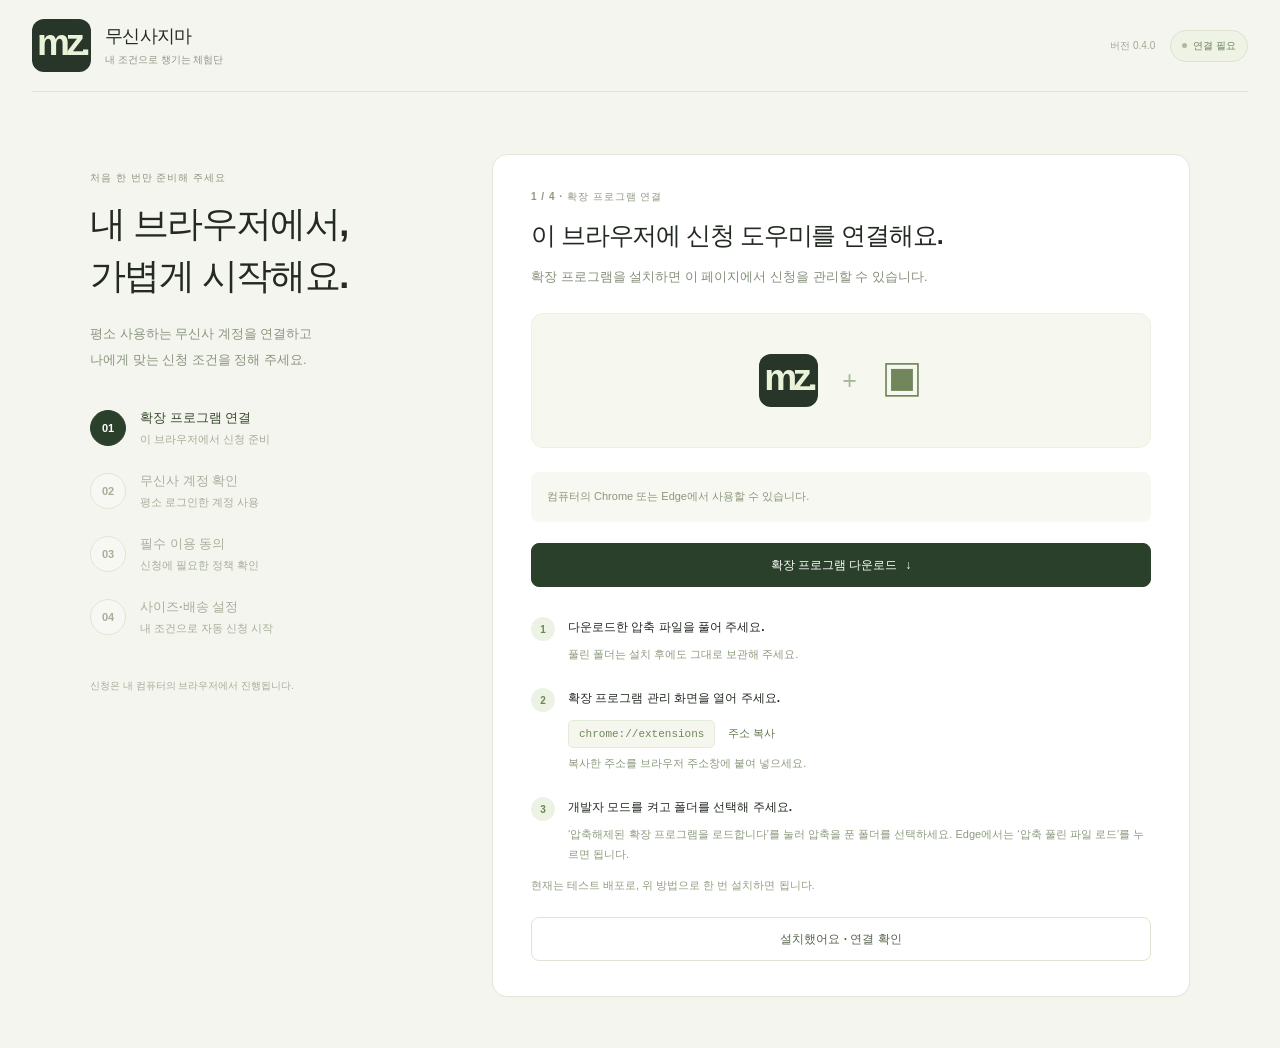
==== index.html @ b336109e "Publish browser extension pilot 0.4.0" ====
<!doctype html>
<html lang="ko">
<head>
  <meta charset="utf-8">
  <meta name="viewport" content="width=device-width, initial-scale=1">
  <meta name="theme-color" content="#f5f5f0">
  <title>무신사지마 · 내 조건으로 챙기는 체험단</title>
  <link rel="stylesheet" href="./style.css">
  <script src="./app.js" defer></script>
</head>
<body>
  <header class="topbar">
    <a class="brand" href="./" aria-label="무신사지마 홈"><span class="brand-mark">mz.</span><span>무신사지마<small>내 조건으로 챙기는 체험단</small></span></a>
    <div class="header-meta"><span id="app-version">버전 0.4.0</span><span id="extension-state" class="connection-pill"><span class="dot"></span><span id="extension-state-text">연결 확인 중</span></span></div>
  </header>
  <div id="error-banner" class="error-banner" role="alert" hidden></div>
  <main id="setup-layout" class="setup-layout">
    <aside class="setup-intro">
      <span class="eyebrow">처음 한 번만 준비해 주세요</span><h1>내 브라우저에서,<br>가볍게 시작해요.</h1>
      <p>평소 사용하는 무신사 계정을 연결하고<br>나에게 맞는 신청 조건을 정해 주세요.</p>
      <ol class="setup-progress" aria-label="시작 준비 단계">
        <li data-progress="install"><span>01</span><div><strong>확장 프로그램 연결</strong><small>이 브라우저에서 신청 준비</small></div></li>
        <li data-progress="connect"><span>02</span><div><strong>무신사 계정 확인</strong><small>평소 로그인한 계정 사용</small></div></li>
        <li data-progress="consent"><span>03</span><div><strong>필수 이용 동의</strong><small>신청에 필요한 정책 확인</small></div></li>
        <li data-progress="preferences"><span>04</span><div><strong>사이즈·배송 설정</strong><small>내 조건으로 자동 신청 시작</small></div></li>
      </ol>
      <p class="local-note">신청은 내 컴퓨터의 브라우저에서 진행됩니다.</p>
    </aside>
    <section class="setup-card card" aria-labelledby="setup-title">
      <p id="setup-step-label" class="eyebrow">연결 확인 중</p>
      <h2 id="setup-title" tabindex="-1">시작 준비를 확인하고 있습니다.</h2>
      <p id="setup-description" class="description">잠시만 기다려 주세요.</p>
      <section id="install-screen" class="setup-screen" hidden>
        <div class="install-visual" aria-hidden="true"><span class="brand-mark">mz.</span><span>+</span><span class="browser-symbol">▣</span></div>
        <p id="browser-help" class="notice">컴퓨터의 Chrome 또는 Edge에서 사용할 수 있습니다.</p>
        <a id="extension-download" class="button primary full" href="./Musinsazima-Extension-0.4.0.zip" download>확장 프로그램 다운로드 <span aria-hidden="true">↓</span></a>
        <ol class="install-steps">
          <li><span>1</span><div><strong>다운로드한 압축 파일을 풀어 주세요.</strong><p>풀린 폴더는 설치 후에도 그대로 보관해 주세요.</p></div></li>
          <li><span>2</span><div><strong>확장 프로그램 관리 화면을 열어 주세요.</strong><div class="browser-address"><code id="extensions-address">chrome://extensions</code><button id="copy-extensions-address" class="text-button" type="button">주소 복사</button></div><p>복사한 주소를 브라우저 주소창에 붙여 넣으세요.</p></div></li>
          <li><span>3</span><div><strong>개발자 모드를 켜고 폴더를 선택해 주세요.</strong><p>‘압축해제된 확장 프로그램을 로드합니다’를 눌러 압축을 푼 폴더를 선택하세요. Edge에서는 ‘압축 풀린 파일 로드’를 누르면 됩니다.</p></div></li>
        </ol>
        <p class="field-help">현재는 테스트 배포로, 위 방법으로 한 번 설치하면 됩니다.</p>
        <button id="detect-extension" class="button secondary full" type="button">설치했어요 · 연결 확인</button>
      </section>
      <section id="connect-screen" class="setup-screen" hidden>
        <div class="account-visual" aria-hidden="true"><span class="brand-mark">mz.</span><span>↔</span><strong>MUSINSA</strong></div>
        <p class="explanation">이 브라우저에서 평소 사용하는 무신사 계정으로 연결합니다. 무신사 탭이 열리면 로그인 상태를 확인해 주세요.</p>
        <p class="notice">무신사 계정에 신청에 사용할 배송지가 등록되어 있어야 합니다.</p>
        <p id="connect-help" class="field-help" role="status"></p>
        <button id="connect-musinsa" class="button primary full" type="button">무신사 계정 연결 확인 <span aria-hidden="true">↗</span></button>
      </section>
      <form id="consent-screen" class="setup-screen" hidden>
        <ul id="setup-policies" class="policy-links" aria-label="자동 신청 필수 정책"></ul>
        <p class="explanation">체험단 신청 시 개인정보 수집·이용, 브랜드에 정보 제공, 당첨자 페널티, 당첨 시 청구 없는 0원 주문 생성에 동의합니다.</p>
        <p class="notice">브랜드 제공 항목에는 이름·연락처·주소와 제세공과금 처리용 주민등록번호가 포함될 수 있습니다. 추가 신분·세금 절차는 자동으로 진행하지 않습니다.</p>
        <label class="consent-label"><input id="setup-consent" type="checkbox" required><span>위 정책을 확인했고, 필수 동의 항목을 자동으로 체크해 신청하는 데 동의합니다.</span></label>
        <p class="field-help">다음 화면에서 내 조건을 저장해야 자동 신청이 켜집니다. 이용 중 동의를 끄면 자동 신청도 중지됩니다.</p>
        <div class="form-actions"><button id="consent-next" class="button primary" type="submit" disabled>동의하고 다음</button></div>
      </form>
      <form id="preferences-screen" class="setup-screen" novalidate hidden>
        <fieldset><legend>나의 사이즈</legend><p class="field-help">쉼표로 구분해 원하는 순서대로 적어 주세요. 예: 28, 30, M</p><div class="fields-grid">
          <div><label for="pref-shoes">신발</label><input id="pref-shoes" type="text" required maxlength="128" autocomplete="off" placeholder="예: 230, 235"></div>
          <div><label for="pref-clothing">상의·기타 의류</label><input id="pref-clothing" type="text" required maxlength="128" autocomplete="off" placeholder="예: M, L"></div>
          <div><label for="pref-women-bottoms">여성·공용 하의</label><input id="pref-women-bottoms" type="text" required maxlength="128" autocomplete="off" placeholder="예: 28, 30, M"></div>
          <div><label for="pref-men-bottoms">남성 하의</label><input id="pref-men-bottoms" type="text" required maxlength="128" autocomplete="off" placeholder="예: L"></div>
        </div><label class="checkbox-label"><input id="pref-free" type="checkbox"><span>FREE / ONE SIZE만 있는 의류도 신청</span></label></fieldset>
        <fieldset><legend>배송 요청사항</legend><label for="pref-delivery" class="sr-only">배송 요청사항</label><select id="pref-delivery" required><option value="" disabled>배송 요청사항을 선택해 주세요</option><option value="문 앞에 놔주세요">문 앞에 놔주세요</option><option value="경비실에 맡겨주세요">경비실에 맡겨주세요</option><option value="택배함에 넣어주세요">택배함에 넣어주세요</option><option value="배송 전 연락 주세요">배송 전 연락 주세요</option></select></fieldset>
        <fieldset><legend>신청할 카테고리</legend><div class="category-options"><label class="checkbox-label"><input id="pref-category-shoes" type="checkbox"><span>신발</span></label><label class="checkbox-label"><input id="pref-category-clothing" type="checkbox"><span>의류</span></label><label class="checkbox-label"><input id="pref-category-other" type="checkbox"><span>가방·소품·뷰티·기타</span></label></div><p class="field-help">키즈는 항상 제외합니다. 색상은 맨 위의 신청 가능한 옵션을 고릅니다.</p></fieldset>
        <fieldset><legend>매일 신청할 개수</legend><label for="pref-count" class="sr-only">매일 신청할 개수</label><div class="number-input short"><input id="pref-count" type="number" min="1" max="100" step="1" inputmode="numeric" required><span>개</span></div><p class="field-help">매일 오전 10시, 마감이 가까운 체험단부터 최대 100개까지 신청합니다.</p></fieldset>
        <p id="pref-start-note" class="notice">저장하면 자동 신청이 켜집니다. 매일 자동 신청하려면 브라우저와 컴퓨터가 켜져 있어야 합니다.</p>
        <div class="form-actions"><button id="cancel-preferences" class="button secondary" type="button" hidden>취소</button><button id="save-preferences" class="button primary" type="submit">저장하고 자동 신청 켜기</button></div>
      </form>
      <p id="setup-error" class="form-error" role="alert"></p>
    </section>
  </main>
  <main id="dashboard" class="dashboard" hidden>
    <section class="page-heading"><div><span class="eyebrow">내 조건으로 신청하기</span><h1>오늘의 체험을 챙겨요.</h1><p class="description">마감이 가까운 체험단부터, 저장한 조건으로 신청합니다.</p></div><button id="refresh-status" class="button secondary" type="button">↻ <span>새로고침</span></button></section>
    <section class="overview-grid">
      <article class="card operation-card"><div class="section-heading"><h2>자동 신청 상태</h2><span id="automation-badge" class="badge">확인 중</span></div><div class="operation-state"><span id="automation-dot" class="state-dot"></span><strong id="automation-title">상태 확인 중</strong></div><p id="automation-description" class="description"></p><p class="field-help">매일 자동 신청하려면 브라우저와 컴퓨터가 켜져 있어야 합니다.</p><button id="toggle-automation" class="button secondary full" type="button">자동 신청 일시 중지</button>
        <form id="apply-form" class="count-form" novalidate><label for="apply-count">지금 신청할 개수</label><div class="count-controls"><div class="number-input"><input id="apply-count" type="number" min="1" max="100" step="1" inputmode="numeric" value="10" required><span>개</span></div><button id="apply-button" class="button primary" type="submit">지금 바로 10개 신청하기</button></div><p class="field-help">최대 100개까지 신청합니다. 신청할 상품이 적으면 가능한 만큼만 진행합니다.</p></form>
        <p id="job-message" class="job-message" role="status" aria-live="polite" hidden></p><button id="stop-job" class="button secondary" type="button" hidden>현재 신청 중지</button><p id="apply-error" class="form-error" role="alert"></p>
      </article>
      <article class="card schedule-card"><div class="section-heading"><h2>매일 자동 신청</h2><span class="clock" aria-hidden="true">◷</span></div><p class="schedule-time">매일 <strong>오전 10시</strong></p><p id="schedule-description" class="description">한국 시간 · 마감 임박순</p><form id="schedule-form" class="count-form" novalidate><label for="schedule-count">매일 자동으로 신청할 개수</label><div class="count-controls"><div class="number-input"><input id="schedule-count" type="number" min="1" max="100" step="1" inputmode="numeric" value="100" required><span>개</span></div><button id="save-schedule" class="button secondary" type="submit">저장</button></div><p class="field-help">1~100개 중 선택해 주세요.</p><p id="schedule-error" class="form-error" role="alert"></p></form><div class="limits"><span>마감이 가까운 순서로</span><strong>한 번에 최대 100개</strong></div></article>
    </section>
    <section class="content-grid">
      <article class="card conditions-card"><div class="section-heading"><div><h2>나의 신청 조건</h2><p class="description">저장한 순서대로 사이즈를 선택합니다.</p></div><button id="edit-preferences" class="button secondary" type="button">조건 수정</button></div><dl id="conditions-list" class="conditions-list"></dl><p class="notice">선택지가 하나면 그 옵션을, 프리 사이즈라면 FREE를 고릅니다. 설정에 없는 신발 사이즈는 신청하지 않습니다.</p></article>
      <article class="card consent-card"><div class="section-heading"><div><h2>자동 신청 이용 동의</h2><p class="description">동의를 끄면 자동 신청도 중지됩니다.</p></div><label class="switch"><input id="consent-toggle" type="checkbox" role="switch" aria-label="자동 신청 필수 동의"><span aria-hidden="true"></span></label></div><ul id="dashboard-policies" class="policy-links" aria-label="자동 신청 이용 정책"></ul><p id="consent-summary" class="field-help"></p><div class="connection-row"><strong>무신사 연결</strong><span id="musinsa-connected" class="badge">확인 중</span></div><button id="reconnect-musinsa" class="button secondary full" type="button">무신사 계정 연결 확인</button><p id="session-help" class="field-help"></p></article>
    </section>
    <footer><span>무신사지마 · 내 브라우저에서 실행</span><span id="updated-at"></span></footer>
  </main>
  <div id="toast" role="status" aria-live="polite" hidden></div>
</body>
</html>
---- style.css ----
:root{font-family:-apple-system,BlinkMacSystemFont,"Apple SD Gothic Neo","Malgun Gothic",sans-serif;color:#232a22;background:#f5f5f0;font-synthesis:none;--muted:#858f7b;--line:#e7ebdf;--green:#2b402b}*{box-sizing:border-box}body{margin:0}button,input,select{font:inherit}button,a,input,select{touch-action:manipulation}button{cursor:pointer}button:disabled{opacity:.5;cursor:not-allowed}a{color:inherit;text-decoration:none}a[href]:hover{text-decoration:underline}[hidden]{display:none!important}button:focus-visible,a:focus-visible,input:focus-visible,select:focus-visible{outline:3px solid #a4bf84;outline-offset:3px}h1,h2,p{margin:0}h1{font-size:36px;letter-spacing:-1.6px;line-height:1.45}h2{font-size:18px;letter-spacing:-.7px;line-height:1.5}.topbar{max-width:1360px;margin:auto;height:92px;border-bottom:1px solid #dee4d4;display:flex;align-items:center;justify-content:space-between;padding:0 40px;gap:20px}.brand{display:flex;align-items:center;gap:14px;font-size:18px;font-weight:800;letter-spacing:-.7px}.brand-mark{display:block;background:#283529;color:#eaf2d7;width:59px;height:53px;border-radius:12px;font-size:37px;letter-spacing:-4px;padding:5px 8px 7px 5px;line-height:1;font-weight:850}.brand small{display:block;color:#8d9684;font-size:10px;font-weight:500;letter-spacing:0;margin-top:5px}.header-meta{display:flex;align-items:center;gap:15px;font-size:10px;color:#a1aa95}.connection-pill{display:flex;align-items:center;gap:6px;border:1px solid #dce5ce;border-radius:25px;background:#eef3e5;padding:8px 11px;color:#6e8258;font-weight:650}.dot{width:5px;height:5px;background:#b1b99f;border-radius:50%}.connection-pill.connected .dot{background:#83a357}.eyebrow{display:block;font-size:10px;letter-spacing:1px;color:#8c977f;font-weight:700;margin-bottom:13px}.description{font-size:13px;line-height:1.9;color:var(--muted);margin-top:10px}.card{border:1px solid #e2e7d8;border-radius:15px;background:#fff;box-shadow:0 2px 3px #25382202}.button{display:inline-flex;align-items:center;justify-content:center;gap:8px;min-height:44px;padding:11px 16px;border:1px solid transparent;border-radius:8px;font-size:12px;font-weight:650;line-height:1.7;text-align:center;white-space:nowrap}.button.primary{background:#2a402b;border-color:#2a402b;color:#fff}.button.primary:hover:not(:disabled){background:#3d5438}.button.secondary{background:#fff;border-color:#dce4d2;color:#56644b}.button.secondary:hover:not(:disabled){background:#f5f8ee}.button.full{width:100%}.text-button{font-size:11px;border:0;background:none;color:#637b4e;padding:4px 0}.field-help{font-size:11px;color:#929e83;line-height:1.9;margin:10px 0 0}.explanation{font-size:12px;color:#7a866c;line-height:1.95}.notice{padding:14px 16px;background:#f6f8f1;border-radius:8px;font-size:11px;line-height:1.95;color:#8b977d;margin-top:17px}.form-error{font-size:12px;color:#a86a4f;line-height:1.8;margin-top:14px}.form-error:empty{display:none}.setup-layout{width:min(1100px,calc(100% - 80px));margin:62px auto 50px;display:grid;grid-template-columns:330px minmax(0,1fr);gap:72px;align-items:start}.setup-intro{position:sticky;top:35px;padding-top:17px}.setup-intro>p{font-size:13px;color:#89957d;line-height:1.95;margin-top:19px}.setup-progress{list-style:none;padding:0;margin:37px 0 0;display:grid;gap:25px}.setup-progress li{display:flex;align-items:center;gap:14px;color:#a7af9b}.setup-progress li>span{width:36px;height:36px;border:1px solid #dfe5d4;border-radius:50%;display:flex;align-items:center;justify-content:center;font-size:11px;font-weight:650;flex-shrink:0;background:#f7f8f3}.setup-progress strong{display:block;font-size:13px;font-weight:600}.setup-progress small{display:block;font-size:11px;margin-top:5px;color:#a5af99}.setup-progress li.current{color:#354b2a}.setup-progress li.current>span{background:#2b402b;color:#fff;border-color:#2b402b}.setup-progress li.finished{color:#718859}.setup-progress li.finished>span{background:#e8efdd;border-color:#dce7ce}.setup-intro>.local-note{font-size:10px;color:#a4ae98;margin-top:40px}.setup-card{padding:35px 38px;min-width:0;min-height:475px}.setup-card h2{font-size:25px;letter-spacing:-1.1px}.setup-card h2:focus{outline:0}.setup-card>.description{margin-bottom:24px}.install-visual,.account-visual{display:flex;align-items:center;justify-content:center;gap:24px;min-height:135px;background:#f6f8f0;border:1px solid #edf0e5;border-radius:12px;margin:24px 0;color:#a6b88f;font-size:25px}.browser-symbol{font-size:42px;color:#71875b}.account-visual>strong{font-size:19px;color:#263322;letter-spacing:-1px}.setup-screen>.button{margin-top:21px}.install-steps{list-style:none;padding:0;margin:29px 0 0;display:grid;gap:23px}.install-steps>li{display:flex;gap:13px;align-items:flex-start}.install-steps>li>span{width:24px;height:24px;border-radius:50%;background:#edf3e4;color:#6c8750;display:flex;align-items:center;justify-content:center;font-size:10px;font-weight:750;flex-shrink:0;margin-top:1px}.install-steps strong{font-size:12px;font-weight:650;line-height:1.9}.install-steps p{font-size:11px;color:#8d9a7e;line-height:1.85;margin-top:5px}.browser-address{display:flex;align-items:center;gap:13px;margin-top:10px;flex-wrap:wrap}.browser-address code{padding:7px 10px;background:#f5f7ef;border:1px solid #e5ebda;border-radius:5px;font-size:11px;color:#71885b;overflow-wrap:anywhere}.consent-label{display:flex;align-items:flex-start;gap:10px;font-size:13px;color:#425737;line-height:1.95;font-weight:650;margin-top:24px;cursor:pointer}.consent-label input{width:18px;height:18px;margin:3px 0 0;flex-shrink:0;accent-color:#53783d}.form-actions{display:flex;justify-content:flex-end;gap:10px;border-top:1px solid var(--line);padding-top:23px;margin-top:29px}.form-actions .primary{margin-left:auto}.policy-links{list-style:none;margin:18px 0 20px;padding:0;border:1px solid #e1e7d7;border-radius:8px;overflow:hidden}.policy-links li+li{border-top:1px solid #e5eadc}.policy-links a{display:flex;align-items:center;justify-content:space-between;gap:12px;padding:13px 14px;font-size:12px;color:#59734a;line-height:1.8}.policy-links a:hover{background:#f7f9f2}.policy-links a span{color:#a0af90}.setup-card fieldset{border:0;border-top:1px solid var(--line);padding:23px 0 0;margin:25px 0 0;min-width:0}.setup-card fieldset:first-child{border:0;padding-top:0;margin-top:0}.setup-card legend{padding-right:10px;font-size:13px;color:#486039;font-weight:700}.fields-grid{display:grid;grid-template-columns:1fr 1fr;gap:18px 16px;margin-top:19px}.fields-grid label,.count-form>label{display:block;font-size:12px;font-weight:650;color:#738563;margin-bottom:8px}.setup-card input[type=text],.setup-card input[type=number],.setup-card select,.count-form input{width:100%;border:1px solid #dbe4ce;border-radius:7px;background:#fff;padding:11px 12px;min-height:44px;color:#435638;font-size:13px;min-width:0}.setup-card select{margin-top:4px}.checkbox-label{display:flex;align-items:center;gap:8px;font-size:12px;color:#6a7e59;line-height:1.8;margin-top:16px}.checkbox-label input{width:16px;height:16px;accent-color:#53783d;flex-shrink:0}.category-options{display:flex;flex-wrap:wrap;gap:0 20px}.number-input{position:relative}.number-input input{padding-right:35px!important}.number-input>span{position:absolute;right:13px;top:13px;font-size:12px;color:#9eae8d}.number-input.short{width:120px;margin-top:5px}.dashboard{max-width:1264px;margin:45px auto 25px}.page-heading{display:flex;align-items:flex-end;justify-content:space-between;gap:20px;margin-bottom:30px}.page-heading .eyebrow{margin-bottom:6px}.page-heading h1{font-size:34px}.overview-grid,.content-grid{display:grid;grid-template-columns:1fr 1fr;gap:21px;margin-bottom:23px}.overview-grid>.card,.content-grid>.card{padding:26px 28px;min-width:0}.section-heading{display:flex;align-items:center;justify-content:space-between;gap:15px}.section-heading h2{font-size:14px;color:#5c6c50}.badge{display:inline-flex;align-items:center;padding:5px 8px;background:#edf3e3;color:#718e52;border-radius:5px;font-size:10px;line-height:1.5;font-weight:650;white-space:nowrap}.badge.warning{background:#fff3dd;color:#a28a54}.badge.neutral{background:#f0f2ec;color:#929d85}.operation-state{display:flex;align-items:center;gap:9px;font-size:21px;letter-spacing:-.7px;margin-top:26px}.state-dot{width:8px;height:8px;background:#bfc7b2;border-radius:50%;flex-shrink:0}.state-dot.active{background:#83a257;box-shadow:0 0 0 4px #f0f5e7}.operation-card>.description{font-size:12px;margin-top:7px}.operation-card>.button.full{margin-top:24px}.count-form{border-top:1px solid var(--line);padding-top:20px;margin-top:21px}.count-controls{display:grid;grid-template-columns:95px 1fr;gap:10px}.count-controls .button{font-size:12px;padding-left:12px;padding-right:12px}.count-form .field-help{font-size:10px}.count-form .form-error{font-size:11px}.schedule-card .count-controls{grid-template-columns:1fr 80px}.clock{font-size:26px;color:#90a27b}.schedule-time{font-size:22px;color:#9aab87;margin-top:30px;letter-spacing:-.8px}.schedule-time strong{color:#435c32;font-weight:700}.schedule-card>.description{font-size:11px;margin-top:5px}.limits{display:flex;justify-content:space-between;gap:15px;font-size:10px;color:#93a480;border-top:1px solid var(--line);padding-top:20px;margin-top:30px;line-height:1.7}.limits strong{color:#738e57;font-weight:650}.job-message{font-size:12px;line-height:1.9;border-radius:8px;padding:13px 15px;background:#f0f6e6;border:1px solid #e2ebd3;color:#69894d;margin-top:17px}.job-message.warning{background:#fff7e9;border-color:#f1e5cd;color:#a1864f}#stop-job{margin-top:12px}.conditions-card .section-heading{align-items:flex-start}.conditions-card .description,.consent-card .description{font-size:11px}.conditions-list{margin:24px 0 0}.conditions-list>div{display:flex;justify-content:space-between;gap:16px;font-size:12px;line-height:1.85;border-top:1px solid #e9eee1;padding:15px 0}.conditions-list dt{color:#94a184;flex-shrink:0}.conditions-list dd{margin:0;text-align:right;font-weight:600;color:#4c653b;overflow-wrap:anywhere}.switch{position:relative;display:inline-flex;width:46px;height:28px;flex-shrink:0}.switch input{position:absolute;opacity:0;z-index:1;width:100%;height:100%;margin:0;cursor:pointer}.switch>span{width:46px;height:28px;border-radius:18px;background:#c7d0bd;border:1px solid #b9c6ab}.switch>span::after{content:"";display:block;width:20px;height:20px;margin:3px;background:#fff;border-radius:50%;box-shadow:0 1px 3px #0002;transition:transform .15s}.switch input:checked+span{background:#53793b;border-color:#53793b}.switch input:checked+span::after{transform:translateX(18px)}.switch input:focus-visible+span{outline:3px solid #a4bf84;outline-offset:3px}.switch input:disabled+span{opacity:.5}.connection-row{display:flex;align-items:center;justify-content:space-between;border-top:1px solid var(--line);padding-top:22px;margin-top:24px;font-size:12px;color:#657b51}.consent-card>.button{margin-top:17px}.consent-card>.field-help{font-size:10px}footer{display:flex;align-items:center;justify-content:space-between;gap:20px;font-size:9px;line-height:1.8;color:#9dac8b;padding:17px 0}.error-banner{max-width:1264px;margin:20px auto 0;padding:13px 17px;border:1px solid #f0dfc6;background:#fff8ed;color:#a48550;border-radius:8px;font-size:12px;line-height:1.8}.sr-only{position:absolute;width:1px;height:1px;overflow:hidden;clip:rect(0,0,0,0);white-space:nowrap;padding:0;border:0}#toast{position:fixed;bottom:27px;left:50%;transform:translateX(-50%);padding:14px 22px;background:#2b402b;color:#fff;border-radius:9px;box-shadow:0 8px 30px #283b292b;font-size:12px;line-height:1.8;z-index:10;max-width:calc(100vw - 32px);text-align:center}.editing-preferences .setup-intro{display:none}.editing-preferences .setup-layout{display:block;max-width:680px}.editing-preferences .setup-card{width:100%}
@media(max-width:1359px){.dashboard{margin:40px 32px 20px}.error-banner{margin:20px 32px 0}.topbar{margin:0 32px;padding:0}}
@media(max-width:1000px){.setup-layout{width:calc(100% - 64px);grid-template-columns:250px minmax(0,1fr);gap:32px;margin-top:42px}.setup-intro h1{font-size:30px}.setup-intro>p{font-size:12px}.setup-card{padding:30px 26px}.setup-card h2{font-size:22px}.fields-grid{grid-template-columns:1fr}.overview-grid,.content-grid{gap:16px}.overview-grid>.card,.content-grid>.card{padding:23px}.operation-state{font-size:18px}.count-controls{grid-template-columns:80px 1fr}.count-controls .button{font-size:11px}}
@media(max-width:720px){.topbar{height:78px;margin:0 20px;gap:12px}.brand{font-size:16px;gap:10px}.brand-mark{width:46px;height:43px;border-radius:9px;font-size:30px;padding:5px 7px 6px 4px;letter-spacing:-3px}.brand small{font-size:8px;max-width:150px}.header-meta{gap:7px;font-size:9px}.header-meta>#app-version{display:none}.connection-pill{font-size:9px;padding:7px 9px}.setup-layout{display:block;width:calc(100% - 40px);margin:25px auto 30px}.setup-intro{position:static;padding:0}.setup-intro>.eyebrow,.setup-intro>h1,.setup-intro>p{display:none}.setup-progress{grid-template-columns:repeat(4,1fr);gap:7px;margin:0 0 23px}.setup-progress li{display:flex;flex-direction:column;gap:8px;text-align:center;align-items:center}.setup-progress li>span{width:30px;height:30px;font-size:10px}.setup-progress strong{font-size:10px;line-height:1.7;word-break:keep-all}.setup-progress small{display:none}.setup-card{padding:25px 21px;min-height:0}.setup-card h2{font-size:22px}.setup-card>.description{font-size:12px}.install-visual,.account-visual{min-height:128px;gap:20px}.account-visual>strong{font-size:18px}.button{white-space:normal;font-size:12px;padding:11px 13px}.install-steps{gap:21px}.install-steps strong{font-size:12px}.install-steps p{font-size:11px}.browser-address{gap:10px}.browser-address code{font-size:10px}.setup-card input[type=text],.setup-card input[type=number],.setup-card select,.count-form input{font-size:16px}.consent-label{font-size:12px}.policy-links a{font-size:11px}.category-options{display:block}.dashboard{margin:30px 20px 15px}.page-heading h1{font-size:27px}.page-heading{align-items:flex-start;margin-bottom:23px}.page-heading .description{font-size:11px}.page-heading .button{padding:8px 10px;min-height:36px}.page-heading .button>span{display:none}.overview-grid,.content-grid{grid-template-columns:1fr;gap:16px;margin-bottom:18px}.overview-grid>.card,.content-grid>.card{padding:23px}.operation-state{font-size:20px;margin-top:22px}.count-controls{grid-template-columns:87px 1fr}.count-controls .button{font-size:12px}.conditions-list>div{font-size:11px;gap:12px}.conditions-list dd{max-width:63%}.schedule-time{font-size:21px}.limits{margin-top:24px}.error-banner{margin:18px 20px 0}footer{font-size:8px;align-items:flex-start}.form-actions .button{max-width:calc(100% - 70px)}.form-actions .button:only-child{max-width:100%}.setup-card .eyebrow{font-size:9px}.editing-preferences .setup-layout{margin-top:28px}}
h1,h2,.description,.notice,.explanation,.field-help{word-break:keep-all}
@media(prefers-reduced-motion:reduce){*{transition:none!important}}
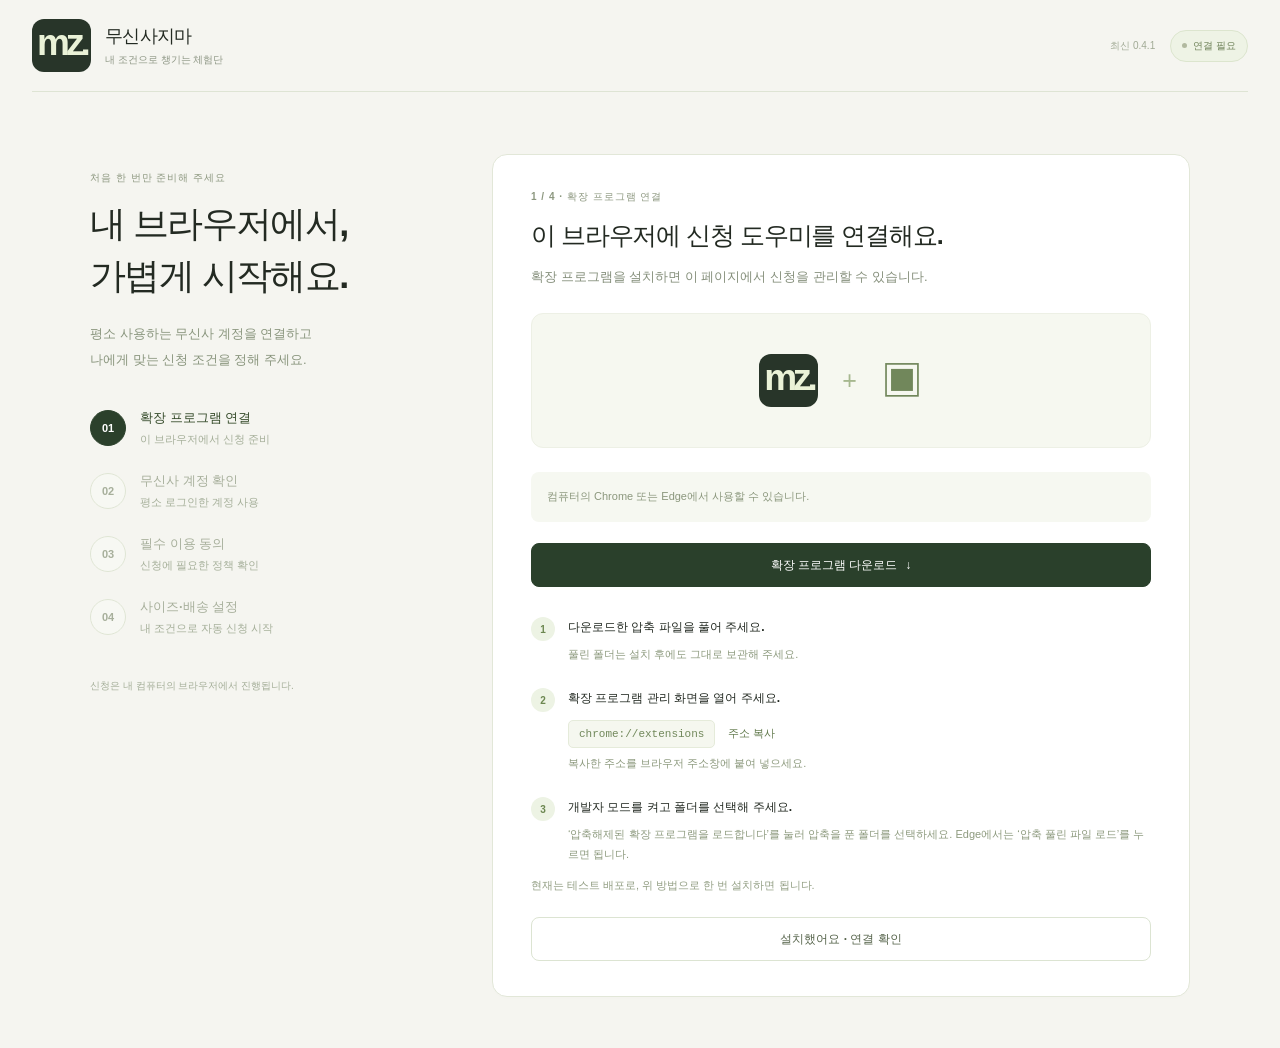
==== commit 552db1a4: "Fix virtualized catalogue loading and show extension update status" ====
--- a/index.html
+++ b/index.html
@@ -11,9 +11,13 @@
 <body>
   <header class="topbar">
     <a class="brand" href="./" aria-label="무신사지마 홈"><span class="brand-mark">mz.</span><span>무신사지마<small>내 조건으로 챙기는 체험단</small></span></a>
-    <div class="header-meta"><span id="app-version">버전 0.4.0</span><span id="extension-state" class="connection-pill"><span class="dot"></span><span id="extension-state-text">연결 확인 중</span></span></div>
+    <div class="header-meta"><span id="app-version">버전 확인 중</span><span id="extension-state" class="connection-pill"><span class="dot"></span><span id="extension-state-text">연결 확인 중</span></span></div>
   </header>
   <div id="error-banner" class="error-banner" role="alert" hidden></div>
+  <aside id="extension-update" class="update-notice" aria-labelledby="extension-update-title" hidden>
+    <div><strong id="extension-update-title"></strong><span id="extension-update-version"></span><p>새 파일의 압축을 풀어 <strong>처음 설치할 때 선택한 폴더 안의 파일을 덮어쓴 뒤</strong>, 주소창에 <code id="update-extensions-address">chrome://extensions</code>를 입력하고 무신사지마의 새로고침(↻)을 눌러 주세요. 확장을 삭제하지 않으면 저장한 설정이 유지됩니다.</p><p id="extension-update-running" hidden>진행 중인 신청이 끝난 뒤 업데이트해 주세요.</p></div>
+    <a id="extension-update-download" class="button secondary" href="./downloads/Musinsazima-extension-0.4.1.zip" download>새 버전 다운로드 ↓</a>
+  </aside>
   <main id="setup-layout" class="setup-layout">
     <aside class="setup-intro">
       <span class="eyebrow">처음 한 번만 준비해 주세요</span><h1>내 브라우저에서,<br>가볍게 시작해요.</h1>
@@ -33,7 +37,7 @@
       <section id="install-screen" class="setup-screen" hidden>
         <div class="install-visual" aria-hidden="true"><span class="brand-mark">mz.</span><span>+</span><span class="browser-symbol">▣</span></div>
         <p id="browser-help" class="notice">컴퓨터의 Chrome 또는 Edge에서 사용할 수 있습니다.</p>
-        <a id="extension-download" class="button primary full" href="./Musinsazima-Extension-0.4.0.zip" download>확장 프로그램 다운로드 <span aria-hidden="true">↓</span></a>
+        <a id="extension-download" class="button primary full" href="./downloads/Musinsazima-extension-0.4.1.zip" download>확장 프로그램 다운로드 <span aria-hidden="true">↓</span></a>
         <ol class="install-steps">
           <li><span>1</span><div><strong>다운로드한 압축 파일을 풀어 주세요.</strong><p>풀린 폴더는 설치 후에도 그대로 보관해 주세요.</p></div></li>
           <li><span>2</span><div><strong>확장 프로그램 관리 화면을 열어 주세요.</strong><div class="browser-address"><code id="extensions-address">chrome://extensions</code><button id="copy-extensions-address" class="text-button" type="button">주소 복사</button></div><p>복사한 주소를 브라우저 주소창에 붙여 넣으세요.</p></div></li>
--- a/style.css
+++ b/style.css
@@ -2,5 +2,8 @@
 @media(max-width:1359px){.dashboard{margin:40px 32px 20px}.error-banner{margin:20px 32px 0}.topbar{margin:0 32px;padding:0}}
 @media(max-width:1000px){.setup-layout{width:calc(100% - 64px);grid-template-columns:250px minmax(0,1fr);gap:32px;margin-top:42px}.setup-intro h1{font-size:30px}.setup-intro>p{font-size:12px}.setup-card{padding:30px 26px}.setup-card h2{font-size:22px}.fields-grid{grid-template-columns:1fr}.overview-grid,.content-grid{gap:16px}.overview-grid>.card,.content-grid>.card{padding:23px}.operation-state{font-size:18px}.count-controls{grid-template-columns:80px 1fr}.count-controls .button{font-size:11px}}
 @media(max-width:720px){.topbar{height:78px;margin:0 20px;gap:12px}.brand{font-size:16px;gap:10px}.brand-mark{width:46px;height:43px;border-radius:9px;font-size:30px;padding:5px 7px 6px 4px;letter-spacing:-3px}.brand small{font-size:8px;max-width:150px}.header-meta{gap:7px;font-size:9px}.header-meta>#app-version{display:none}.connection-pill{font-size:9px;padding:7px 9px}.setup-layout{display:block;width:calc(100% - 40px);margin:25px auto 30px}.setup-intro{position:static;padding:0}.setup-intro>.eyebrow,.setup-intro>h1,.setup-intro>p{display:none}.setup-progress{grid-template-columns:repeat(4,1fr);gap:7px;margin:0 0 23px}.setup-progress li{display:flex;flex-direction:column;gap:8px;text-align:center;align-items:center}.setup-progress li>span{width:30px;height:30px;font-size:10px}.setup-progress strong{font-size:10px;line-height:1.7;word-break:keep-all}.setup-progress small{display:none}.setup-card{padding:25px 21px;min-height:0}.setup-card h2{font-size:22px}.setup-card>.description{font-size:12px}.install-visual,.account-visual{min-height:128px;gap:20px}.account-visual>strong{font-size:18px}.button{white-space:normal;font-size:12px;padding:11px 13px}.install-steps{gap:21px}.install-steps strong{font-size:12px}.install-steps p{font-size:11px}.browser-address{gap:10px}.browser-address code{font-size:10px}.setup-card input[type=text],.setup-card input[type=number],.setup-card select,.count-form input{font-size:16px}.consent-label{font-size:12px}.policy-links a{font-size:11px}.category-options{display:block}.dashboard{margin:30px 20px 15px}.page-heading h1{font-size:27px}.page-heading{align-items:flex-start;margin-bottom:23px}.page-heading .description{font-size:11px}.page-heading .button{padding:8px 10px;min-height:36px}.page-heading .button>span{display:none}.overview-grid,.content-grid{grid-template-columns:1fr;gap:16px;margin-bottom:18px}.overview-grid>.card,.content-grid>.card{padding:23px}.operation-state{font-size:20px;margin-top:22px}.count-controls{grid-template-columns:87px 1fr}.count-controls .button{font-size:12px}.conditions-list>div{font-size:11px;gap:12px}.conditions-list dd{max-width:63%}.schedule-time{font-size:21px}.limits{margin-top:24px}.error-banner{margin:18px 20px 0}footer{font-size:8px;align-items:flex-start}.form-actions .button{max-width:calc(100% - 70px)}.form-actions .button:only-child{max-width:100%}.setup-card .eyebrow{font-size:9px}.editing-preferences .setup-layout{margin-top:28px}}
+.update-notice{max-width:1264px;display:flex;align-items:center;gap:24px;margin:22px auto 0;padding:19px 22px;border:1px solid #e0d9b9;border-radius:12px;background:#fffdf0;color:#776d3e;font-size:12px;line-height:1.9}.update-notice>div{min-width:0;flex:1}.update-notice>div>strong{display:block;font-size:13px}.update-notice>div>span{display:block;font-size:11px;color:#8f8765}.update-notice p{margin:7px 0 0;word-break:keep-all}.update-notice code{font-size:11px;overflow-wrap:anywhere}.update-notice>.button{flex-shrink:0}.job-message{white-space:pre-line;overflow-wrap:anywhere}
+@media(max-width:1359px){.update-notice{margin:22px 32px 0}}
+@media(max-width:720px){.update-notice{display:block;margin:18px 20px 0;padding:17px 18px;font-size:11px}.update-notice>.button{margin-top:14px;width:100%}}
 h1,h2,.description,.notice,.explanation,.field-help{word-break:keep-all}
 @media(prefers-reduced-motion:reduce){*{transition:none!important}}
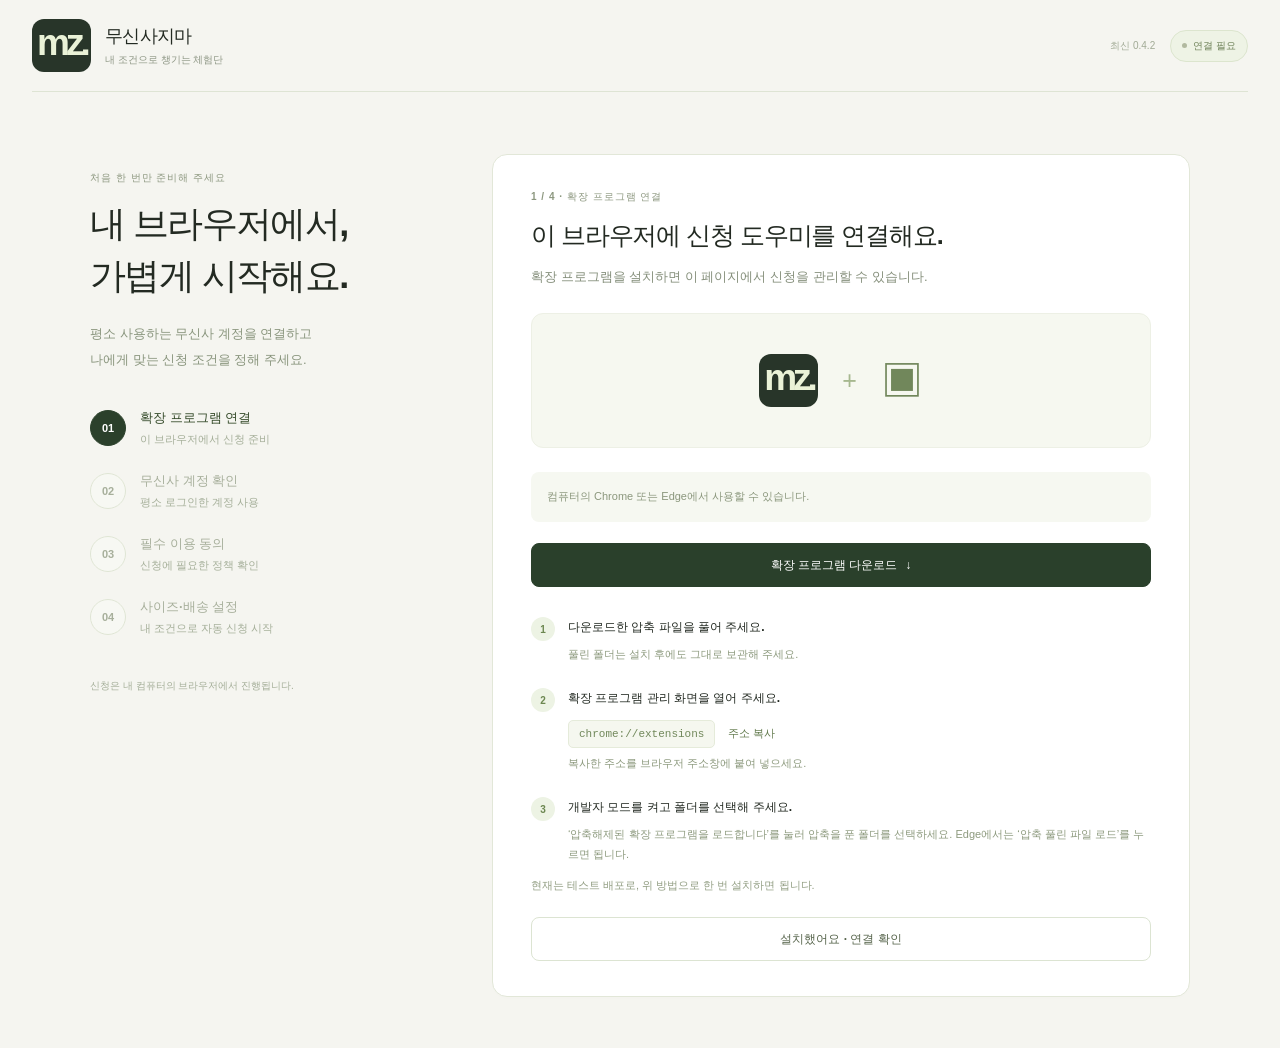
==== commit 1470159e: "Start applications from native deadline order without scanning the whole catalogue" ====
--- a/index.html
+++ b/index.html
@@ -16,7 +16,7 @@
   <div id="error-banner" class="error-banner" role="alert" hidden></div>
   <aside id="extension-update" class="update-notice" aria-labelledby="extension-update-title" hidden>
     <div><strong id="extension-update-title"></strong><span id="extension-update-version"></span><p>새 파일의 압축을 풀어 <strong>처음 설치할 때 선택한 폴더 안의 파일을 덮어쓴 뒤</strong>, 주소창에 <code id="update-extensions-address">chrome://extensions</code>를 입력하고 무신사지마의 새로고침(↻)을 눌러 주세요. 확장을 삭제하지 않으면 저장한 설정이 유지됩니다.</p><p id="extension-update-running" hidden>진행 중인 신청이 끝난 뒤 업데이트해 주세요.</p></div>
-    <a id="extension-update-download" class="button secondary" href="./downloads/Musinsazima-extension-0.4.1.zip" download>새 버전 다운로드 ↓</a>
+    <a id="extension-update-download" class="button secondary" href="./downloads/Musinsazima-extension-0.4.2.zip" download>새 버전 다운로드 ↓</a>
   </aside>
   <main id="setup-layout" class="setup-layout">
     <aside class="setup-intro">
@@ -37,7 +37,7 @@
       <section id="install-screen" class="setup-screen" hidden>
         <div class="install-visual" aria-hidden="true"><span class="brand-mark">mz.</span><span>+</span><span class="browser-symbol">▣</span></div>
         <p id="browser-help" class="notice">컴퓨터의 Chrome 또는 Edge에서 사용할 수 있습니다.</p>
-        <a id="extension-download" class="button primary full" href="./downloads/Musinsazima-extension-0.4.1.zip" download>확장 프로그램 다운로드 <span aria-hidden="true">↓</span></a>
+        <a id="extension-download" class="button primary full" href="./downloads/Musinsazima-extension-0.4.2.zip" download>확장 프로그램 다운로드 <span aria-hidden="true">↓</span></a>
         <ol class="install-steps">
           <li><span>1</span><div><strong>다운로드한 압축 파일을 풀어 주세요.</strong><p>풀린 폴더는 설치 후에도 그대로 보관해 주세요.</p></div></li>
           <li><span>2</span><div><strong>확장 프로그램 관리 화면을 열어 주세요.</strong><div class="browser-address"><code id="extensions-address">chrome://extensions</code><button id="copy-extensions-address" class="text-button" type="button">주소 복사</button></div><p>복사한 주소를 브라우저 주소창에 붙여 넣으세요.</p></div></li>
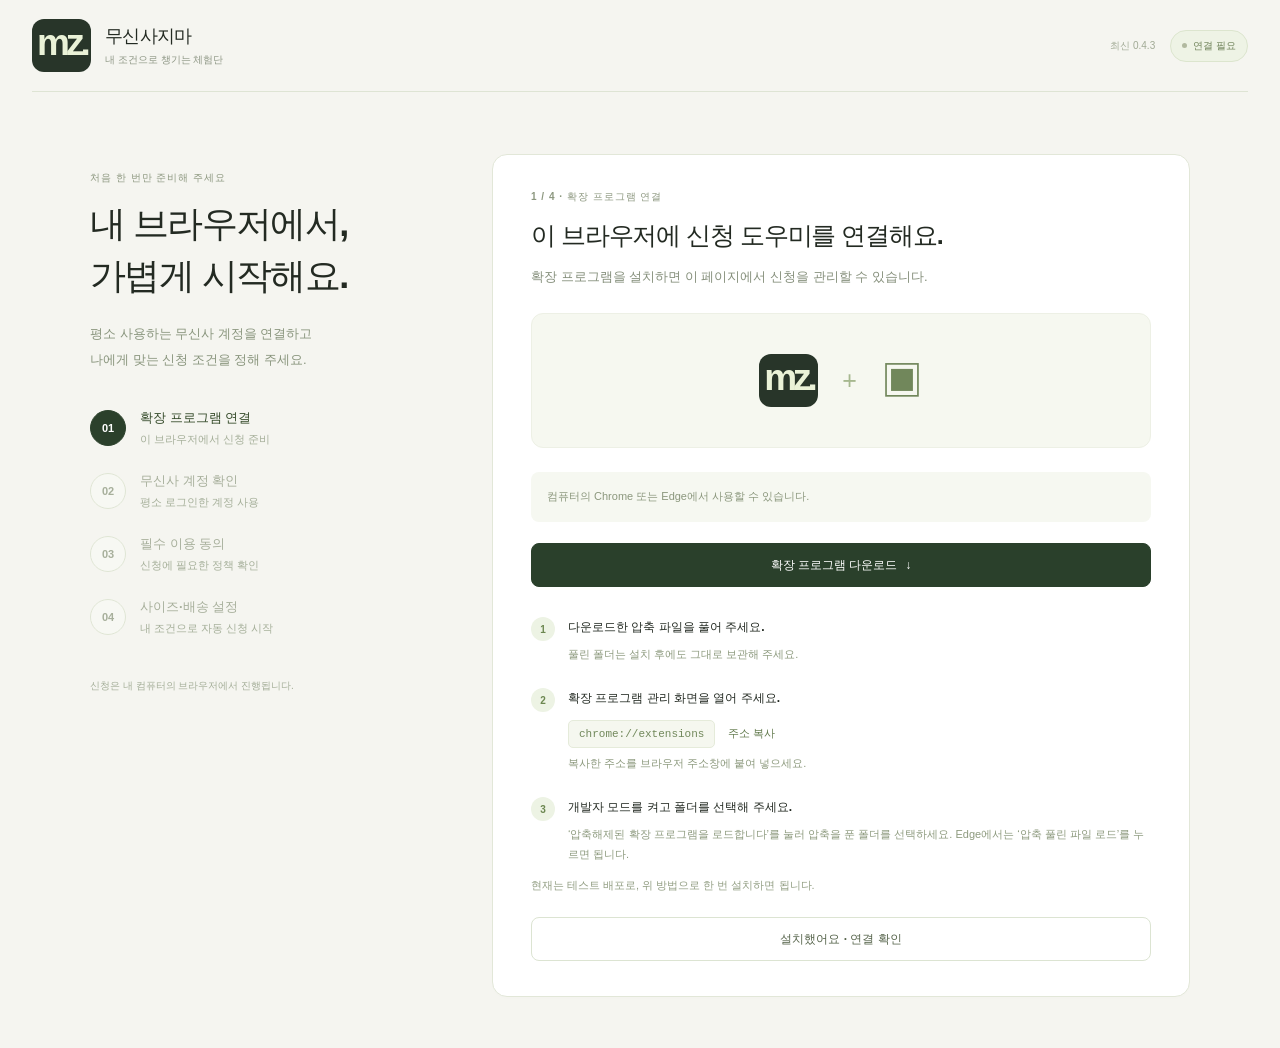
==== commit 575d5cb4: "Fix SPA submission checks and keep application jobs in background tabs" ====
--- a/index.html
+++ b/index.html
@@ -16,7 +16,7 @@
   <div id="error-banner" class="error-banner" role="alert" hidden></div>
   <aside id="extension-update" class="update-notice" aria-labelledby="extension-update-title" hidden>
     <div><strong id="extension-update-title"></strong><span id="extension-update-version"></span><p>새 파일의 압축을 풀어 <strong>처음 설치할 때 선택한 폴더 안의 파일을 덮어쓴 뒤</strong>, 주소창에 <code id="update-extensions-address">chrome://extensions</code>를 입력하고 무신사지마의 새로고침(↻)을 눌러 주세요. 확장을 삭제하지 않으면 저장한 설정이 유지됩니다.</p><p id="extension-update-running" hidden>진행 중인 신청이 끝난 뒤 업데이트해 주세요.</p></div>
-    <a id="extension-update-download" class="button secondary" href="./downloads/Musinsazima-extension-0.4.2.zip" download>새 버전 다운로드 ↓</a>
+    <a id="extension-update-download" class="button secondary" href="./downloads/Musinsazima-extension-0.4.3.zip" download>새 버전 다운로드 ↓</a>
   </aside>
   <main id="setup-layout" class="setup-layout">
     <aside class="setup-intro">
@@ -37,7 +37,7 @@
       <section id="install-screen" class="setup-screen" hidden>
         <div class="install-visual" aria-hidden="true"><span class="brand-mark">mz.</span><span>+</span><span class="browser-symbol">▣</span></div>
         <p id="browser-help" class="notice">컴퓨터의 Chrome 또는 Edge에서 사용할 수 있습니다.</p>
-        <a id="extension-download" class="button primary full" href="./downloads/Musinsazima-extension-0.4.2.zip" download>확장 프로그램 다운로드 <span aria-hidden="true">↓</span></a>
+        <a id="extension-download" class="button primary full" href="./downloads/Musinsazima-extension-0.4.3.zip" download>확장 프로그램 다운로드 <span aria-hidden="true">↓</span></a>
         <ol class="install-steps">
           <li><span>1</span><div><strong>다운로드한 압축 파일을 풀어 주세요.</strong><p>풀린 폴더는 설치 후에도 그대로 보관해 주세요.</p></div></li>
           <li><span>2</span><div><strong>확장 프로그램 관리 화면을 열어 주세요.</strong><div class="browser-address"><code id="extensions-address">chrome://extensions</code><button id="copy-extensions-address" class="text-button" type="button">주소 복사</button></div><p>복사한 주소를 브라우저 주소창에 붙여 넣으세요.</p></div></li>
@@ -80,7 +80,7 @@
   <main id="dashboard" class="dashboard" hidden>
     <section class="page-heading"><div><span class="eyebrow">내 조건으로 신청하기</span><h1>오늘의 체험을 챙겨요.</h1><p class="description">마감이 가까운 체험단부터, 저장한 조건으로 신청합니다.</p></div><button id="refresh-status" class="button secondary" type="button">↻ <span>새로고침</span></button></section>
     <section class="overview-grid">
-      <article class="card operation-card"><div class="section-heading"><h2>자동 신청 상태</h2><span id="automation-badge" class="badge">확인 중</span></div><div class="operation-state"><span id="automation-dot" class="state-dot"></span><strong id="automation-title">상태 확인 중</strong></div><p id="automation-description" class="description"></p><p class="field-help">매일 자동 신청하려면 브라우저와 컴퓨터가 켜져 있어야 합니다.</p><button id="toggle-automation" class="button secondary full" type="button">자동 신청 일시 중지</button>
+      <article class="card operation-card"><div class="section-heading"><h2>자동 신청 상태</h2><span id="automation-badge" class="badge">확인 중</span></div><div class="operation-state"><span id="automation-dot" class="state-dot"></span><strong id="automation-title">상태 확인 중</strong></div><p id="automation-description" class="description"></p><p class="field-help">신청은 뒤쪽 작업 탭에서 진행됩니다. 현재 화면은 그대로 사용하세요. 컴퓨터와 브라우저는 켜져 있어야 합니다.</p><button id="toggle-automation" class="button secondary full" type="button">자동 신청 일시 중지</button>
         <form id="apply-form" class="count-form" novalidate><label for="apply-count">지금 신청할 개수</label><div class="count-controls"><div class="number-input"><input id="apply-count" type="number" min="1" max="100" step="1" inputmode="numeric" value="10" required><span>개</span></div><button id="apply-button" class="button primary" type="submit">지금 바로 10개 신청하기</button></div><p class="field-help">최대 100개까지 신청합니다. 신청할 상품이 적으면 가능한 만큼만 진행합니다.</p></form>
         <p id="job-message" class="job-message" role="status" aria-live="polite" hidden></p><button id="stop-job" class="button secondary" type="button" hidden>현재 신청 중지</button><p id="apply-error" class="form-error" role="alert"></p>
       </article>
